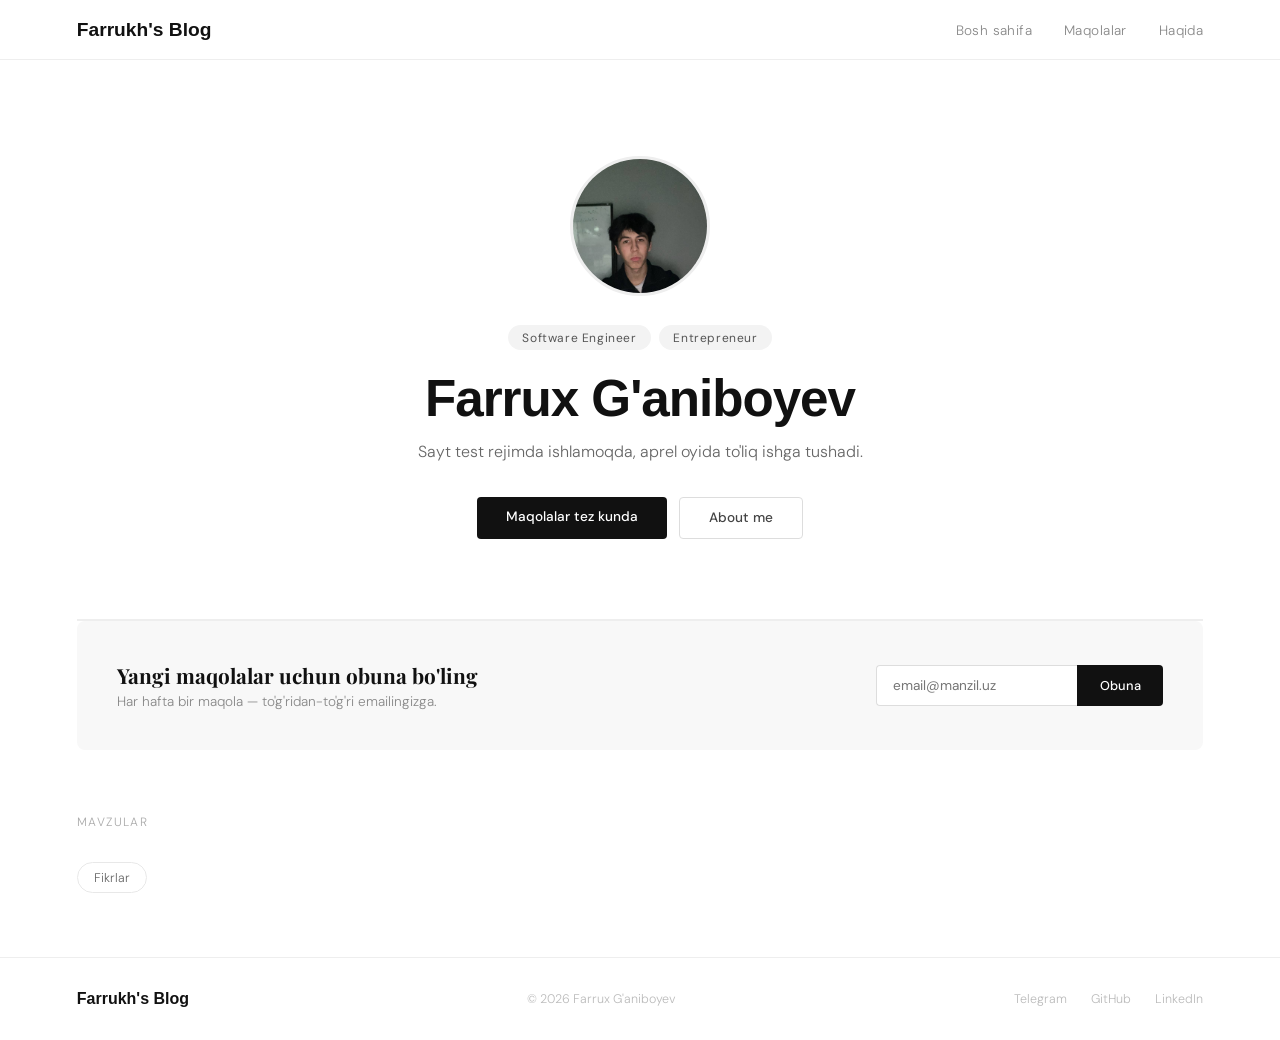
==== index.html @ 67fbcb8e "fix" ====
<!DOCTYPE html>
<html lang="uz">
<head>
  <meta charset="UTF-8"/>
  <meta name="viewport" content="width=device-width, initial-scale=1.0"/>
  <title>Farrux G'aniboyev — Blog</title>
  <link href="https://fonts.googleapis.com/css2?family=Playfair+Display:ital,wght@0,400;0,700;1,400&family=DM+Sans:wght@300;400;500&display=swap" rel="stylesheet"/>
  <style>
    *, *::before, *::after { box-sizing: border-box; margin: 0; padding: 0; }

    body {
      background: #fff;
      color: #111;
      font-family: 'DM Sans', sans-serif;
      font-weight: 300;
    }

    /* NAV */
    nav {
      display: flex;
      align-items: center;
      justify-content: space-between;
      padding: 0 6vw;
      height: 60px;
      border-bottom: 1px solid #eee;
      position: sticky;
      top: 0;
      background: #fff;
      z-index: 100;
    }

    .logo {
      font-family: 'sans-serif', sans-serif;
      font-size: 1.2rem;
      color: #111;
      text-decoration: none;
      font-weight: 600;
    }

    nav ul {
      list-style: none;
      display: flex;
      gap: 2rem;
    }

    nav ul a {
      text-decoration: none;
      color: #888;
      font-size: 0.85rem;
      letter-spacing: 0.03em;
      transition: color 0.2s;
    }

    nav ul a:hover { color: #111; }

    /* HERO */
    .hero {
      display: flex;
      flex-direction: column;
      align-items: center;
      text-align: center;
      padding: 6rem 6vw 5rem;
      animation: fadeUp 0.7s ease both;
    }

    /* AVATAR */
    .avatar-wrap {
      width: 140px;
      height: 140px;
      border-radius: 50%;
      overflow: hidden;
      margin-bottom: 1.8rem;
      border: 3px solid #eee;
      flex-shrink: 0;
    }

    .avatar-wrap img {
      width: 100%;
      height: 100%;
      object-fit: cover;
      object-position: center 18%;
    }

    .hero h1 {
      font-family: 'Playfair Display', serif;
      font-size: clamp(2rem, 5vw, 3.2rem);
      letter-spacing: -0.02em;
      line-height: 1.15;
      margin-bottom: 0.6rem;
    }

    .badge {
      display: inline-flex;
      gap: 0.5rem;
      margin-bottom: 1.2rem;
    }

    .badge span {
      background: #f3f3f3;
      color: #555;
      font-size: 0.75rem;
      padding: 0.3rem 0.9rem;
      border-radius: 999px;
      letter-spacing: 0.05em;
      font-weight: 400;
    }

    .hero p {
      color: #666;
      font-size: 1rem;
      max-width: 480px;
      line-height: 1.7;
      margin-bottom: 2rem;
    }

    .btn-group {
      display: flex;
      gap: 0.75rem;
      justify-content: center;
      flex-wrap: wrap;
    }

    .btn {
      text-decoration: none;
      padding: 0.7rem 1.8rem;
      font-size: 0.85rem;
      font-family: 'DM Sans', sans-serif;
      font-weight: 500;
      border-radius: 4px;
      transition: all 0.2s;
      display: inline-block;
    }

    .btn-dark {
      background: #111;
      color: #fff;
    }

    .btn-dark:hover { background: #333; }

    .btn-outline {
      border: 1px solid #ddd;
      color: #444;
      background: #fff;
    }

    .btn-outline:hover { border-color: #aaa; color: #111; }

    /* DIVIDER */
    .divider {
      border: none;
      border-top: 1px solid #eee;
      margin: 0 6vw;
    }

    /* POSTS SECTION */
    .posts-section {
      padding: 4rem 6vw;
      animation: fadeUp 0.7s 0.1s ease both;
    }

    .section-title {
      font-size: 0.75rem;
      text-transform: uppercase;
      letter-spacing: 0.12em;
      color: #aaa;
      margin-bottom: 2rem;
    }

    .posts-list {
      display: flex;
      flex-direction: column;
      gap: 0;
    }

    .post-item {
      display: flex;
      justify-content: space-between;
      align-items: center;
      padding: 1.3rem 0;
      border-bottom: 1px solid #f0f0f0;
      text-decoration: none;
      color: #111;
      gap: 1rem;
      transition: all 0.15s;
    }

    .post-item:first-child { border-top: 1px solid #f0f0f0; }

    .post-item:hover .post-title { color: #555; }

    .post-left { display: flex; flex-direction: column; gap: 0.3rem; }

    .post-cat {
      font-size: 0.72rem;
      text-transform: uppercase;
      letter-spacing: 0.08em;
      color: #bbb;
    }

    .post-title {
      font-family: 'Playfair Display', serif;
      font-size: 1.05rem;
      transition: color 0.2s;
    }

    .post-right {
      display: flex;
      align-items: center;
      gap: 1.5rem;
      flex-shrink: 0;
      color: #bbb;
      font-size: 0.78rem;
    }

    .arrow { font-size: 0.9rem; color: #ccc; }
    .post-item:hover .arrow { color: #888; }

    /* NEWSLETTER */
    .newsletter {
      margin: 0 6vw 4rem;
      padding: 2.5rem;
      background: #f8f8f8;
      border-radius: 8px;
      display: flex;
      align-items: center;
      justify-content: space-between;
      gap: 2rem;
      flex-wrap: wrap;
      animation: fadeUp 0.7s 0.2s ease both;
    }

    .newsletter h3 {
      font-family: 'Playfair Display', serif;
      font-size: 1.3rem;
      margin-bottom: 0.3rem;
    }

    .newsletter p { color: #888; font-size: 0.85rem; }

    .nl-form {
      display: flex;
      gap: 0;
      min-width: 280px;
    }

    .nl-form input {
      flex: 1;
      padding: 0.7rem 1rem;
      border: 1px solid #ddd;
      border-right: none;
      font-family: 'DM Sans', sans-serif;
      font-size: 0.85rem;
      outline: none;
      border-radius: 4px 0 0 4px;
      background: #fff;
    }

    .nl-form button {
      padding: 0.7rem 1.4rem;
      background: #111;
      color: #fff;
      border: none;
      font-family: 'DM Sans', sans-serif;
      font-size: 0.8rem;
      font-weight: 500;
      cursor: pointer;
      border-radius: 0 4px 4px 0;
      transition: background 0.2s;
    }

    .nl-form button:hover { background: #333; }

    /* TOPICS */
    .topics {
      padding: 0 6vw 4rem;
      animation: fadeUp 0.7s 0.25s ease both;
    }

    .topics-list {
      display: flex;
      flex-wrap: wrap;
      gap: 0.5rem;
      margin-top: 1.2rem;
    }

    .topic-tag {
      padding: 0.4rem 1rem;
      border: 1px solid #e8e8e8;
      border-radius: 999px;
      font-size: 0.78rem;
      color: #666;
      text-decoration: none;
      transition: all 0.2s;
    }

    .topic-tag:hover {
      border-color: #111;
      color: #111;
    }

    /* FOOTER */
    footer {
      border-top: 1px solid #eee;
      padding: 2rem 6vw;
      display: flex;
      justify-content: space-between;
      align-items: center;
      flex-wrap: wrap;
      gap: 1rem;
    }

    footer p { color: #bbb; font-size: 0.78rem; }

    .footer-links { display: flex; gap: 1.5rem; }

    .footer-links a {
      color: #bbb;
      text-decoration: none;
      font-size: 0.78rem;
      transition: color 0.2s;
    }

    .footer-links a:hover { color: #111; }

    @keyframes fadeUp {
      from { opacity: 0; transform: translateY(16px); }
      to   { opacity: 1; transform: translateY(0); }
    }

    @media (max-width: 600px) {
      .post-right .post-date { display: none; }
      .newsletter { padding: 2rem 1.5rem; }
      .nl-form { min-width: 100%; width: 100%; }
    }
  </style>
</head>
<body>

<nav>
  <a href="#" class="logo">Farrukh's Blog</a>
  <ul>
    <li><a href="#">Bosh sahifa</a></li>
    <li><a href="#">Maqolalar</a></li>
    <li><a href="#">Haqida</a></li>
  </ul>
</nav>

<!-- HERO -->
<section class="hero">
  <div class="avatar-wrap">
    <img src="[data-uri]" alt="Farrux G'aniboyev"/>
  </div>

  <div class="badge">
    <span>Software Engineer</span>
    <span>Entrepreneur</span>
  </div>

  <h1 style="font-family: sans-serif;">Farrux G'aniboyev</h1>

  <p>Sayt test rejimda ishlamoqda, aprel oyida to'liq ishga tushadi.</p>

  <div class="btn-group">
    <a href="#maqolalar" class="btn btn-dark">Maqolalar tez kunda</a>
    <a href="#" class="btn btn-outline">About me</a>
  </div>
</section>

<hr class="divider"/>

<!-- POSTS -->


<hr class="divider"/>

<!-- NEWSLETTER -->
<div class="newsletter">
  <div>
    <h3>Yangi maqolalar uchun obuna bo'ling</h3>
    <p>Har hafta bir maqola — to'g'ridan-to'g'ri emailingizga.</p>
  </div>
  <div class="nl-form">
    <input type="email" placeholder="email@manzil.uz"/>
    <button type="button">Obuna</button>
  </div>
</div>

<!-- TOPICS -->
<section class="topics">
  <div class="section-title">Mavzular</div>
  <div class="topics-list">
    <a href="#" class="topic-tag">Fikrlar</a>

  </div>
</section>

<footer>
  <a href="#" style="font-family:'sans-serif', sans-serif; font-size:1rem; color:#111; text-decoration:none; font-weight: 600;">Farrukh's Blog</a>
  <p>© 2026 Farrux G'aniboyev</p>
  <div class="footer-links">
    <a href="#">Telegram</a>
    <a href="#">GitHub</a>
    <a href="#">LinkedIn</a>
  </div>
</footer>

</body>
</html>
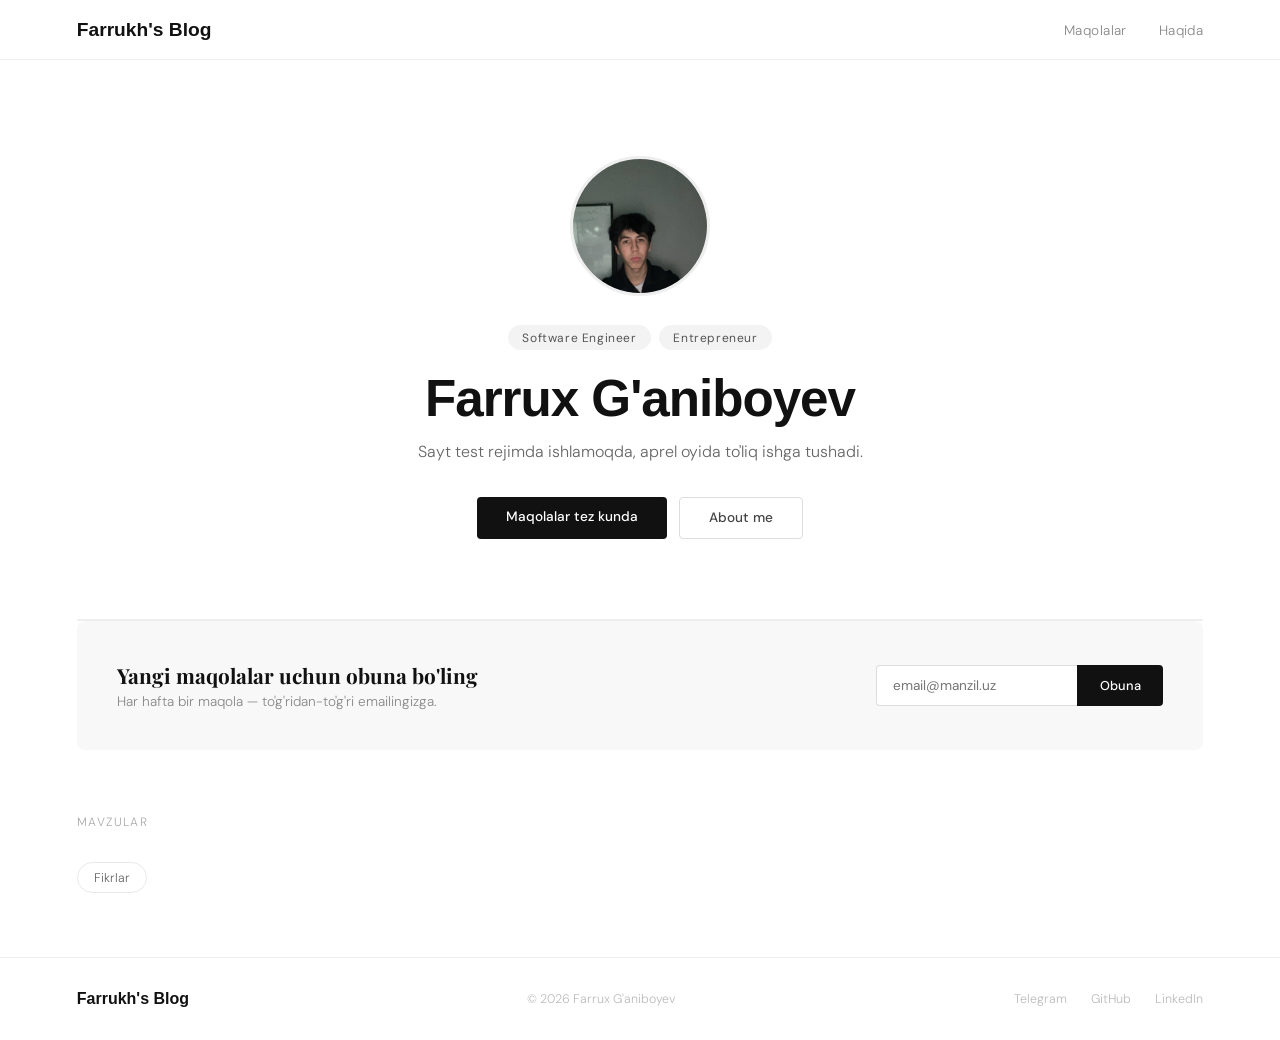
==== commit 83881c0b: "removed home page" ====
--- a/index.html
+++ b/index.html
@@ -340,7 +340,7 @@
 <nav>
   <a href="#" class="logo">Farrukh's Blog</a>
   <ul>
-    <li><a href="#">Bosh sahifa</a></li>
+
     <li><a href="#">Maqolalar</a></li>
     <li><a href="#">Haqida</a></li>
   </ul>
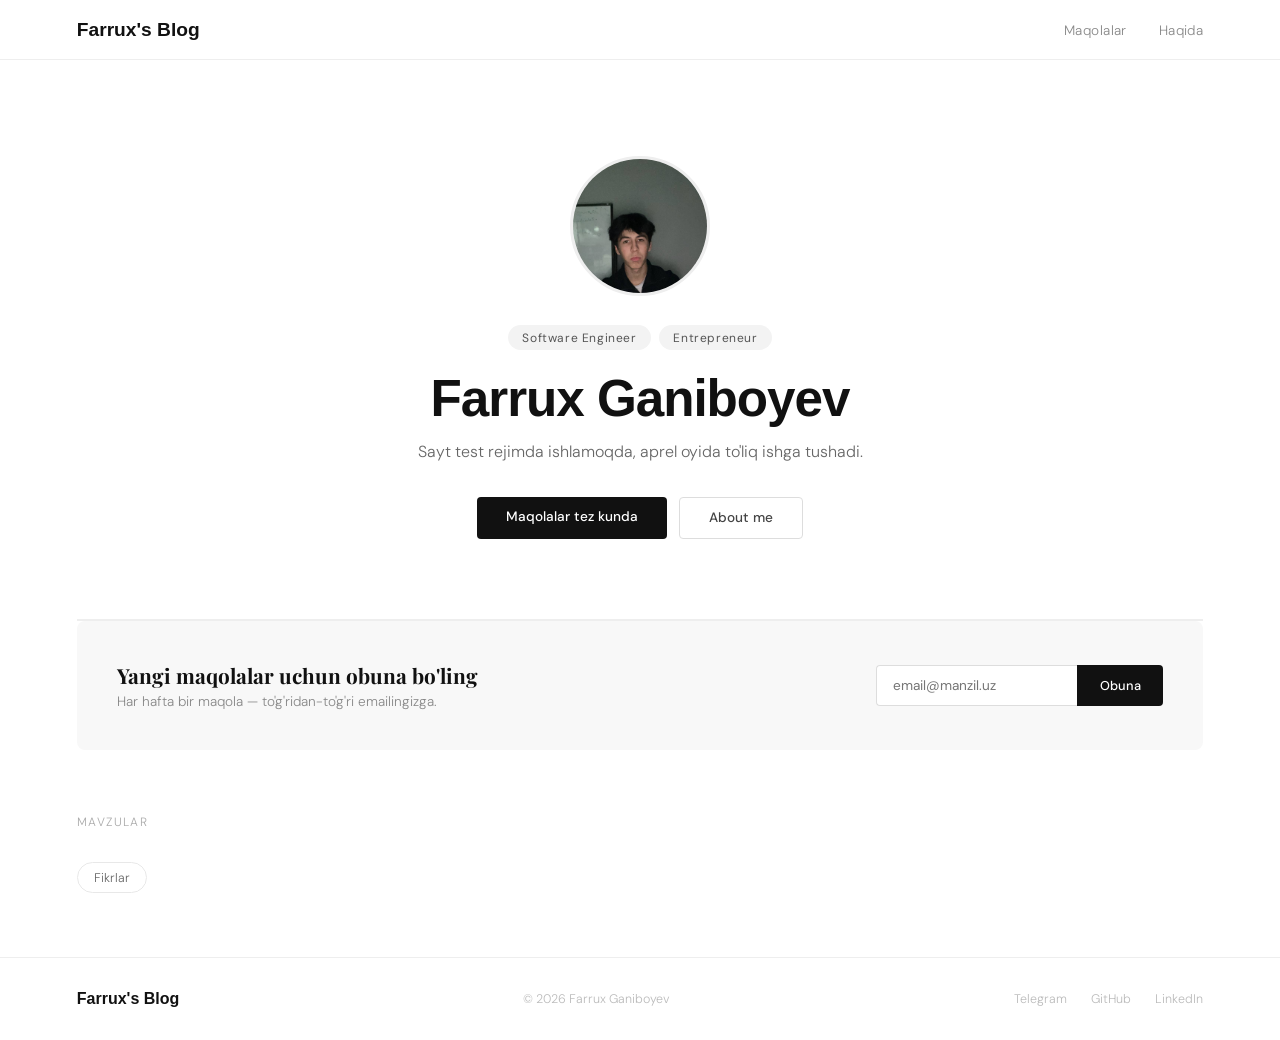
==== commit ce9006e1: "I changed my name from Farrukh to Farrux" ====
--- a/index.html
+++ b/index.html
@@ -338,7 +338,7 @@
 <body>
 
 <nav>
-  <a href="#" class="logo">Farrukh's Blog</a>
+  <a href="#" class="logo">Farrux's Blog</a>
   <ul>
 
     <li><a href="#">Maqolalar</a></li>
@@ -357,7 +357,7 @@
     <span>Entrepreneur</span>
   </div>
 
-  <h1 style="font-family: sans-serif;">Farrux G'aniboyev</h1>
+  <h1 style="font-family: sans-serif;">Farrux Ganiboyev</h1>
 
   <p>Sayt test rejimda ishlamoqda, aprel oyida to'liq ishga tushadi.</p>
 
@@ -396,8 +396,8 @@
 </section>
 
 <footer>
-  <a href="#" style="font-family:'sans-serif', sans-serif; font-size:1rem; color:#111; text-decoration:none; font-weight: 600;">Farrukh's Blog</a>
-  <p>© 2026 Farrux G'aniboyev</p>
+  <a href="#" style="font-family:'sans-serif', sans-serif; font-size:1rem; color:#111; text-decoration:none; font-weight: 600;">Farrux's Blog</a>
+  <p>© 2026 Farrux Ganiboyev</p>
   <div class="footer-links">
     <a href="#">Telegram</a>
     <a href="#">GitHub</a>
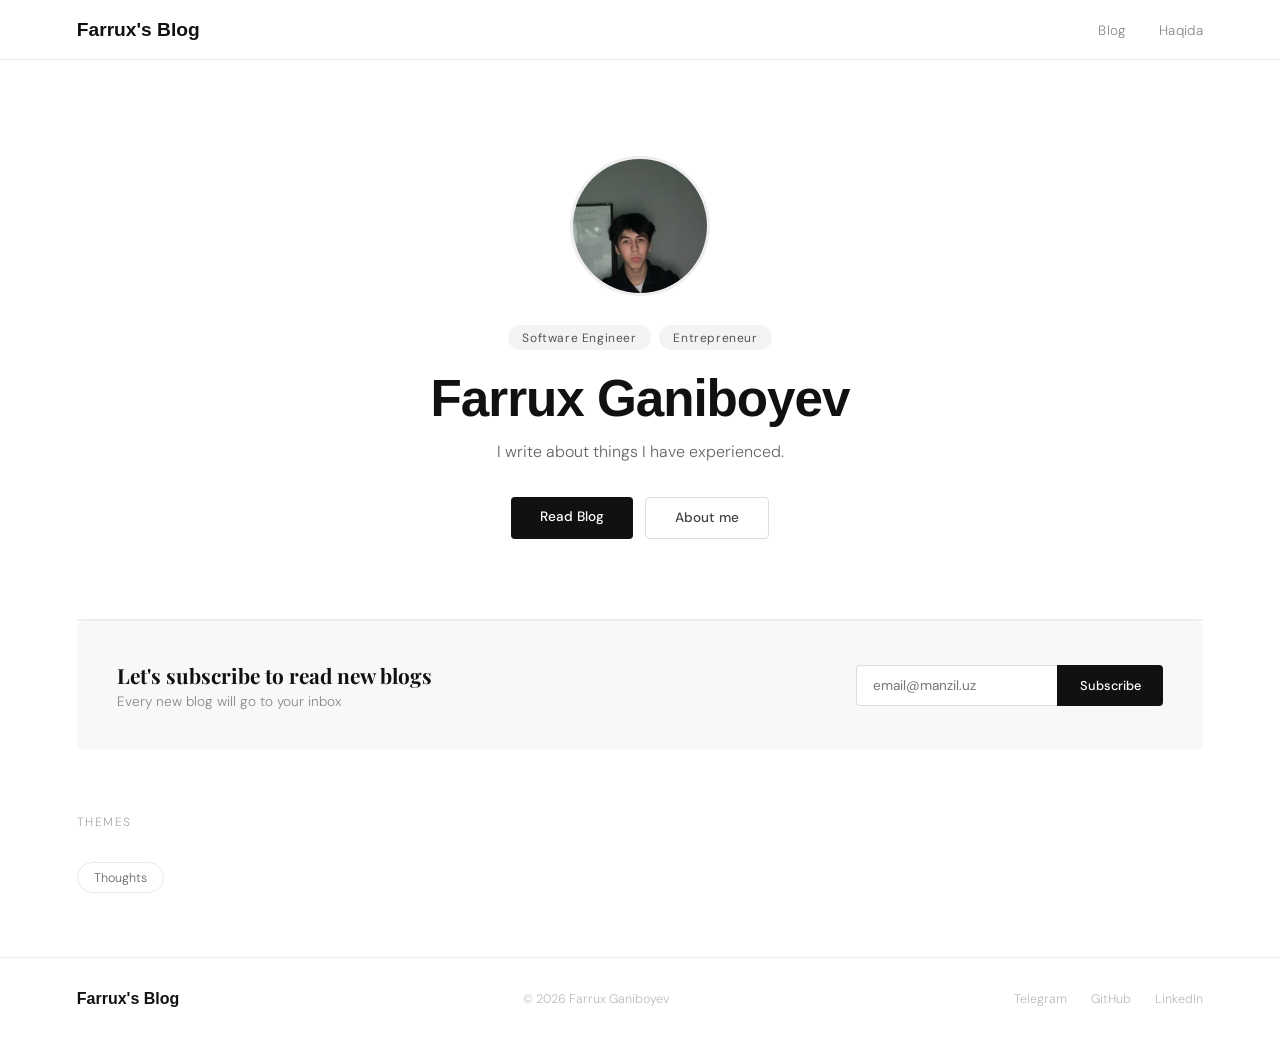
==== commit fa0ea8d8: "New things added and changed the language from uzbek to engilish" ====
--- a/index.html
+++ b/index.html
@@ -4,336 +4,8 @@
   <meta charset="UTF-8"/>
   <meta name="viewport" content="width=device-width, initial-scale=1.0"/>
   <title>Farrux G'aniboyev — Blog</title>
+  <link rel="stylesheet" href="./style/homePage.css"/>
   <link href="https://fonts.googleapis.com/css2?family=Playfair+Display:ital,wght@0,400;0,700;1,400&family=DM+Sans:wght@300;400;500&display=swap" rel="stylesheet"/>
-  <style>
-    *, *::before, *::after { box-sizing: border-box; margin: 0; padding: 0; }
-
-    body {
-      background: #fff;
-      color: #111;
-      font-family: 'DM Sans', sans-serif;
-      font-weight: 300;
-    }
-
-    /* NAV */
-    nav {
-      display: flex;
-      align-items: center;
-      justify-content: space-between;
-      padding: 0 6vw;
-      height: 60px;
-      border-bottom: 1px solid #eee;
-      position: sticky;
-      top: 0;
-      background: #fff;
-      z-index: 100;
-    }
-
-    .logo {
-      font-family: 'sans-serif', sans-serif;
-      font-size: 1.2rem;
-      color: #111;
-      text-decoration: none;
-      font-weight: 600;
-    }
-
-    nav ul {
-      list-style: none;
-      display: flex;
-      gap: 2rem;
-    }
-
-    nav ul a {
-      text-decoration: none;
-      color: #888;
-      font-size: 0.85rem;
-      letter-spacing: 0.03em;
-      transition: color 0.2s;
-    }
-
-    nav ul a:hover { color: #111; }
-
-    /* HERO */
-    .hero {
-      display: flex;
-      flex-direction: column;
-      align-items: center;
-      text-align: center;
-      padding: 6rem 6vw 5rem;
-      animation: fadeUp 0.7s ease both;
-    }
-
-    /* AVATAR */
-    .avatar-wrap {
-      width: 140px;
-      height: 140px;
-      border-radius: 50%;
-      overflow: hidden;
-      margin-bottom: 1.8rem;
-      border: 3px solid #eee;
-      flex-shrink: 0;
-    }
-
-    .avatar-wrap img {
-      width: 100%;
-      height: 100%;
-      object-fit: cover;
-      object-position: center 18%;
-    }
-
-    .hero h1 {
-      font-family: 'Playfair Display', serif;
-      font-size: clamp(2rem, 5vw, 3.2rem);
-      letter-spacing: -0.02em;
-      line-height: 1.15;
-      margin-bottom: 0.6rem;
-    }
-
-    .badge {
-      display: inline-flex;
-      gap: 0.5rem;
-      margin-bottom: 1.2rem;
-    }
-
-    .badge span {
-      background: #f3f3f3;
-      color: #555;
-      font-size: 0.75rem;
-      padding: 0.3rem 0.9rem;
-      border-radius: 999px;
-      letter-spacing: 0.05em;
-      font-weight: 400;
-    }
-
-    .hero p {
-      color: #666;
-      font-size: 1rem;
-      max-width: 480px;
-      line-height: 1.7;
-      margin-bottom: 2rem;
-    }
-
-    .btn-group {
-      display: flex;
-      gap: 0.75rem;
-      justify-content: center;
-      flex-wrap: wrap;
-    }
-
-    .btn {
-      text-decoration: none;
-      padding: 0.7rem 1.8rem;
-      font-size: 0.85rem;
-      font-family: 'DM Sans', sans-serif;
-      font-weight: 500;
-      border-radius: 4px;
-      transition: all 0.2s;
-      display: inline-block;
-    }
-
-    .btn-dark {
-      background: #111;
-      color: #fff;
-    }
-
-    .btn-dark:hover { background: #333; }
-
-    .btn-outline {
-      border: 1px solid #ddd;
-      color: #444;
-      background: #fff;
-    }
-
-    .btn-outline:hover { border-color: #aaa; color: #111; }
-
-    /* DIVIDER */
-    .divider {
-      border: none;
-      border-top: 1px solid #eee;
-      margin: 0 6vw;
-    }
-
-    /* POSTS SECTION */
-    .posts-section {
-      padding: 4rem 6vw;
-      animation: fadeUp 0.7s 0.1s ease both;
-    }
-
-    .section-title {
-      font-size: 0.75rem;
-      text-transform: uppercase;
-      letter-spacing: 0.12em;
-      color: #aaa;
-      margin-bottom: 2rem;
-    }
-
-    .posts-list {
-      display: flex;
-      flex-direction: column;
-      gap: 0;
-    }
-
-    .post-item {
-      display: flex;
-      justify-content: space-between;
-      align-items: center;
-      padding: 1.3rem 0;
-      border-bottom: 1px solid #f0f0f0;
-      text-decoration: none;
-      color: #111;
-      gap: 1rem;
-      transition: all 0.15s;
-    }
-
-    .post-item:first-child { border-top: 1px solid #f0f0f0; }
-
-    .post-item:hover .post-title { color: #555; }
-
-    .post-left { display: flex; flex-direction: column; gap: 0.3rem; }
-
-    .post-cat {
-      font-size: 0.72rem;
-      text-transform: uppercase;
-      letter-spacing: 0.08em;
-      color: #bbb;
-    }
-
-    .post-title {
-      font-family: 'Playfair Display', serif;
-      font-size: 1.05rem;
-      transition: color 0.2s;
-    }
-
-    .post-right {
-      display: flex;
-      align-items: center;
-      gap: 1.5rem;
-      flex-shrink: 0;
-      color: #bbb;
-      font-size: 0.78rem;
-    }
-
-    .arrow { font-size: 0.9rem; color: #ccc; }
-    .post-item:hover .arrow { color: #888; }
-
-    /* NEWSLETTER */
-    .newsletter {
-      margin: 0 6vw 4rem;
-      padding: 2.5rem;
-      background: #f8f8f8;
-      border-radius: 8px;
-      display: flex;
-      align-items: center;
-      justify-content: space-between;
-      gap: 2rem;
-      flex-wrap: wrap;
-      animation: fadeUp 0.7s 0.2s ease both;
-    }
-
-    .newsletter h3 {
-      font-family: 'Playfair Display', serif;
-      font-size: 1.3rem;
-      margin-bottom: 0.3rem;
-    }
-
-    .newsletter p { color: #888; font-size: 0.85rem; }
-
-    .nl-form {
-      display: flex;
-      gap: 0;
-      min-width: 280px;
-    }
-
-    .nl-form input {
-      flex: 1;
-      padding: 0.7rem 1rem;
-      border: 1px solid #ddd;
-      border-right: none;
-      font-family: 'DM Sans', sans-serif;
-      font-size: 0.85rem;
-      outline: none;
-      border-radius: 4px 0 0 4px;
-      background: #fff;
-    }
-
-    .nl-form button {
-      padding: 0.7rem 1.4rem;
-      background: #111;
-      color: #fff;
-      border: none;
-      font-family: 'DM Sans', sans-serif;
-      font-size: 0.8rem;
-      font-weight: 500;
-      cursor: pointer;
-      border-radius: 0 4px 4px 0;
-      transition: background 0.2s;
-    }
-
-    .nl-form button:hover { background: #333; }
-
-    /* TOPICS */
-    .topics {
-      padding: 0 6vw 4rem;
-      animation: fadeUp 0.7s 0.25s ease both;
-    }
-
-    .topics-list {
-      display: flex;
-      flex-wrap: wrap;
-      gap: 0.5rem;
-      margin-top: 1.2rem;
-    }
-
-    .topic-tag {
-      padding: 0.4rem 1rem;
-      border: 1px solid #e8e8e8;
-      border-radius: 999px;
-      font-size: 0.78rem;
-      color: #666;
-      text-decoration: none;
-      transition: all 0.2s;
-    }
-
-    .topic-tag:hover {
-      border-color: #111;
-      color: #111;
-    }
-
-    /* FOOTER */
-    footer {
-      border-top: 1px solid #eee;
-      padding: 2rem 6vw;
-      display: flex;
-      justify-content: space-between;
-      align-items: center;
-      flex-wrap: wrap;
-      gap: 1rem;
-    }
-
-    footer p { color: #bbb; font-size: 0.78rem; }
-
-    .footer-links { display: flex; gap: 1.5rem; }
-
-    .footer-links a {
-      color: #bbb;
-      text-decoration: none;
-      font-size: 0.78rem;
-      transition: color 0.2s;
-    }
-
-    .footer-links a:hover { color: #111; }
-
-    @keyframes fadeUp {
-      from { opacity: 0; transform: translateY(16px); }
-      to   { opacity: 1; transform: translateY(0); }
-    }
-
-    @media (max-width: 600px) {
-      .post-right .post-date { display: none; }
-      .newsletter { padding: 2rem 1.5rem; }
-      .nl-form { min-width: 100%; width: 100%; }
-    }
-  </style>
 </head>
 <body>
 
@@ -341,7 +13,7 @@
   <a href="#" class="logo">Farrux's Blog</a>
   <ul>
 
-    <li><a href="#">Maqolalar</a></li>
+    <li><a href="#">Blog</a></li>
     <li><a href="#">Haqida</a></li>
   </ul>
 </nav>
@@ -359,10 +31,10 @@
 
   <h1 style="font-family: sans-serif;">Farrux Ganiboyev</h1>
 
-  <p>Sayt test rejimda ishlamoqda, aprel oyida to'liq ishga tushadi.</p>
+  <p>I write about things I have experienced.</p>
 
   <div class="btn-group">
-    <a href="#maqolalar" class="btn btn-dark">Maqolalar tez kunda</a>
+    <a href="#maqolalar" class="btn btn-dark">Read Blog</a>
     <a href="#" class="btn btn-outline">About me</a>
   </div>
 </section>
@@ -377,20 +49,20 @@
 <!-- NEWSLETTER -->
 <div class="newsletter">
   <div>
-    <h3>Yangi maqolalar uchun obuna bo'ling</h3>
-    <p>Har hafta bir maqola — to'g'ridan-to'g'ri emailingizga.</p>
+    <h3>Let's subscribe to read new blogs</h3>
+    <p>Every new blog will go to your inbox</p>
   </div>
   <div class="nl-form">
     <input type="email" placeholder="email@manzil.uz"/>
-    <button type="button">Obuna</button>
+    <button type="button">Subscribe</button>
   </div>
 </div>
 
 <!-- TOPICS -->
 <section class="topics">
-  <div class="section-title">Mavzular</div>
+  <div class="section-title">Themes</div>
   <div class="topics-list">
-    <a href="#" class="topic-tag">Fikrlar</a>
+    <a href="#" class="topic-tag">Thoughts</a>
 
   </div>
 </section>
@@ -399,9 +71,9 @@
   <a href="#" style="font-family:'sans-serif', sans-serif; font-size:1rem; color:#111; text-decoration:none; font-weight: 600;">Farrux's Blog</a>
   <p>© 2026 Farrux Ganiboyev</p>
   <div class="footer-links">
-    <a href="#">Telegram</a>
-    <a href="#">GitHub</a>
-    <a href="#">LinkedIn</a>
+    <a href="https://t.me/farruxecho" target="_blank">Telegram</a>
+    <a href="https://github.com/farrukhechos" target="_blank">GitHub</a>
+    <a href="https://www.linkedin.com/in/farrux-ganiboyev-a51789399/" target="_blank">LinkedIn</a>
   </div>
 </footer>
 
--- a/style/homePage.css
+++ b/style/homePage.css
@@ -0,0 +1,328 @@
+
+*, *::before, *::after { box-sizing: border-box; margin: 0; padding: 0; }
+
+body {
+    background: #fff;
+    color: #111;
+    font-family: 'DM Sans', sans-serif;
+    font-weight: 300;
+}
+
+/* NAV */
+nav {
+    display: flex;
+    align-items: center;
+    justify-content: space-between;
+    padding: 0 6vw;
+    height: 60px;
+    border-bottom: 1px solid #eee;
+    position: sticky;
+    top: 0;
+    background: #fff;
+    z-index: 100;
+}
+
+.logo {
+    font-family: 'sans-serif', sans-serif;
+    font-size: 1.2rem;
+    color: #111;
+    text-decoration: none;
+    font-weight: 600;
+}
+
+nav ul {
+    list-style: none;
+    display: flex;
+    gap: 2rem;
+}
+
+nav ul a {
+    text-decoration: none;
+    color: #888;
+    font-size: 0.85rem;
+    letter-spacing: 0.03em;
+    transition: color 0.2s;
+}
+
+nav ul a:hover { color: #111; }
+
+/* HERO */
+.hero {
+    display: flex;
+    flex-direction: column;
+    align-items: center;
+    text-align: center;
+    padding: 6rem 6vw 5rem;
+    animation: fadeUp 0.7s ease both;
+}
+
+/* AVATAR */
+.avatar-wrap {
+    width: 140px;
+    height: 140px;
+    border-radius: 50%;
+    overflow: hidden;
+    margin-bottom: 1.8rem;
+    border: 3px solid #eee;
+    flex-shrink: 0;
+}
+
+.avatar-wrap img {
+    width: 100%;
+    height: 100%;
+    object-fit: cover;
+    object-position: center 18%;
+}
+
+.hero h1 {
+    font-family: 'Playfair Display', serif;
+    font-size: clamp(2rem, 5vw, 3.2rem);
+    letter-spacing: -0.02em;
+    line-height: 1.15;
+    margin-bottom: 0.6rem;
+}
+
+.badge {
+    display: inline-flex;
+    gap: 0.5rem;
+    margin-bottom: 1.2rem;
+}
+
+.badge span {
+    background: #f3f3f3;
+    color: #555;
+    font-size: 0.75rem;
+    padding: 0.3rem 0.9rem;
+    border-radius: 999px;
+    letter-spacing: 0.05em;
+    font-weight: 400;
+}
+
+.hero p {
+    color: #666;
+    font-size: 1rem;
+    max-width: 480px;
+    line-height: 1.7;
+    margin-bottom: 2rem;
+}
+
+.btn-group {
+    display: flex;
+    gap: 0.75rem;
+    justify-content: center;
+    flex-wrap: wrap;
+}
+
+.btn {
+    text-decoration: none;
+    padding: 0.7rem 1.8rem;
+    font-size: 0.85rem;
+    font-family: 'DM Sans', sans-serif;
+    font-weight: 500;
+    border-radius: 4px;
+    transition: all 0.2s;
+    display: inline-block;
+}
+
+.btn-dark {
+    background: #111;
+    color: #fff;
+}
+
+.btn-dark:hover { background: #333; }
+
+.btn-outline {
+    border: 1px solid #ddd;
+    color: #444;
+    background: #fff;
+}
+
+.btn-outline:hover { border-color: #aaa; color: #111; }
+
+/* DIVIDER */
+.divider {
+    border: none;
+    border-top: 1px solid #eee;
+    margin: 0 6vw;
+}
+
+/* POSTS SECTION */
+.posts-section {
+    padding: 4rem 6vw;
+    animation: fadeUp 0.7s 0.1s ease both;
+}
+
+.section-title {
+    font-size: 0.75rem;
+    text-transform: uppercase;
+    letter-spacing: 0.12em;
+    color: #aaa;
+    margin-bottom: 2rem;
+}
+
+.posts-list {
+    display: flex;
+    flex-direction: column;
+    gap: 0;
+}
+
+.post-item {
+    display: flex;
+    justify-content: space-between;
+    align-items: center;
+    padding: 1.3rem 0;
+    border-bottom: 1px solid #f0f0f0;
+    text-decoration: none;
+    color: #111;
+    gap: 1rem;
+    transition: all 0.15s;
+}
+
+.post-item:first-child { border-top: 1px solid #f0f0f0; }
+
+.post-item:hover .post-title { color: #555; }
+
+.post-left { display: flex; flex-direction: column; gap: 0.3rem; }
+
+.post-cat {
+    font-size: 0.72rem;
+    text-transform: uppercase;
+    letter-spacing: 0.08em;
+    color: #bbb;
+}
+
+.post-title {
+    font-family: 'Playfair Display', serif;
+    font-size: 1.05rem;
+    transition: color 0.2s;
+}
+
+.post-right {
+    display: flex;
+    align-items: center;
+    gap: 1.5rem;
+    flex-shrink: 0;
+    color: #bbb;
+    font-size: 0.78rem;
+}
+
+.arrow { font-size: 0.9rem; color: #ccc; }
+.post-item:hover .arrow { color: #888; }
+
+/* NEWSLETTER */
+.newsletter {
+    margin: 0 6vw 4rem;
+    padding: 2.5rem;
+    background: #f8f8f8;
+    border-radius: 8px;
+    display: flex;
+    align-items: center;
+    justify-content: space-between;
+    gap: 2rem;
+    flex-wrap: wrap;
+    animation: fadeUp 0.7s 0.2s ease both;
+}
+
+.newsletter h3 {
+    font-family: 'Playfair Display', serif;
+    font-size: 1.3rem;
+    margin-bottom: 0.3rem;
+}
+
+.newsletter p { color: #888; font-size: 0.85rem; }
+
+.nl-form {
+    display: flex;
+    gap: 0;
+    min-width: 280px;
+}
+
+.nl-form input {
+    flex: 1;
+    padding: 0.7rem 1rem;
+    border: 1px solid #ddd;
+    border-right: none;
+    font-family: 'DM Sans', sans-serif;
+    font-size: 0.85rem;
+    outline: none;
+    border-radius: 4px 0 0 4px;
+    background: #fff;
+}
+
+.nl-form button {
+    padding: 0.7rem 1.4rem;
+    background: #111;
+    color: #fff;
+    border: none;
+    font-family: 'DM Sans', sans-serif;
+    font-size: 0.8rem;
+    font-weight: 500;
+    cursor: pointer;
+    border-radius: 0 4px 4px 0;
+    transition: background 0.2s;
+}
+
+.nl-form button:hover { background: #333; }
+
+/* TOPICS */
+.topics {
+    padding: 0 6vw 4rem;
+    animation: fadeUp 0.7s 0.25s ease both;
+}
+
+.topics-list {
+    display: flex;
+    flex-wrap: wrap;
+    gap: 0.5rem;
+    margin-top: 1.2rem;
+}
+
+.topic-tag {
+    padding: 0.4rem 1rem;
+    border: 1px solid #e8e8e8;
+    border-radius: 999px;
+    font-size: 0.78rem;
+    color: #666;
+    text-decoration: none;
+    transition: all 0.2s;
+}
+
+.topic-tag:hover {
+    border-color: #111;
+    color: #111;
+}
+
+/* FOOTER */
+footer {
+    border-top: 1px solid #eee;
+    padding: 2rem 6vw;
+    display: flex;
+    justify-content: space-between;
+    align-items: center;
+    flex-wrap: wrap;
+    gap: 1rem;
+}
+
+footer p { color: #bbb; font-size: 0.78rem; }
+
+.footer-links { display: flex; gap: 1.5rem; }
+
+.footer-links a {
+    color: #bbb;
+    text-decoration: none;
+    font-size: 0.78rem;
+    transition: color 0.2s;
+}
+
+.footer-links a:hover { color: #111; }
+
+@keyframes fadeUp {
+    from { opacity: 0; transform: translateY(16px); }
+    to   { opacity: 1; transform: translateY(0); }
+}
+
+@media (max-width: 600px) {
+    .post-right .post-date { display: none; }
+    .newsletter { padding: 2rem 1.5rem; }
+    .nl-form { min-width: 100%; width: 100%; }
+}
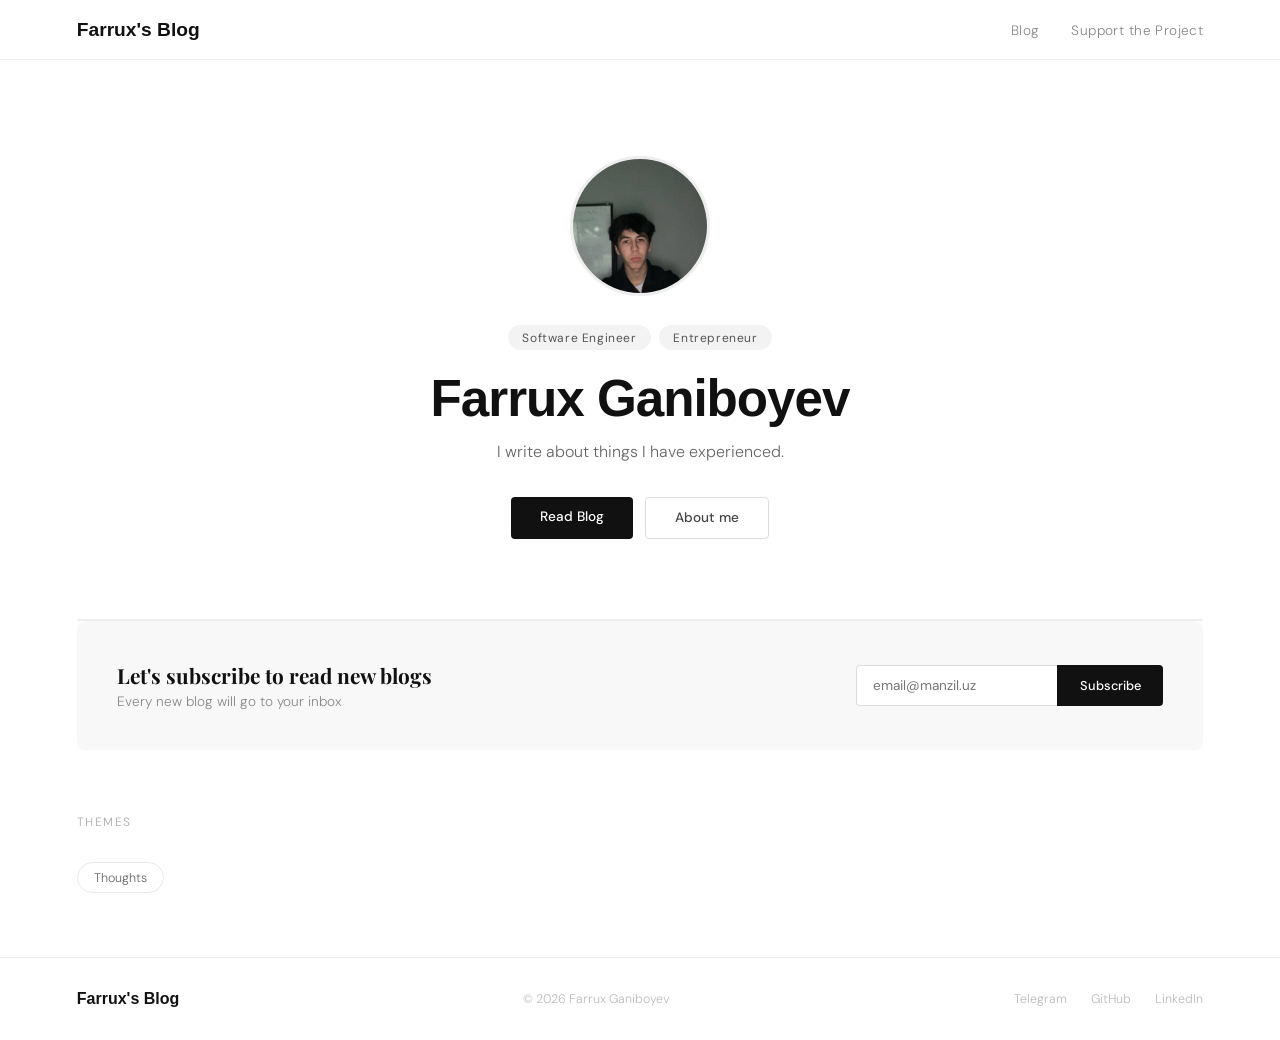
==== commit 77b2c8fc: "I changed about page to support page" ====
--- a/index.html
+++ b/index.html
@@ -13,8 +13,8 @@
   <a href="#" class="logo">Farrux's Blog</a>
   <ul>
 
-    <li><a href="#">Blog</a></li>
-    <li><a href="#">Haqida</a></li>
+    <li><a href="./pages/blogs.html">Blog</a></li>
+    <li><a href="./pages/support.html">Support the Project</a></li>
   </ul>
 </nav>
 
@@ -34,8 +34,8 @@
   <p>I write about things I have experienced.</p>
 
   <div class="btn-group">
-    <a href="#maqolalar" class="btn btn-dark">Read Blog</a>
-    <a href="#" class="btn btn-outline">About me</a>
+    <a href="./pages/blogs.html" class="btn btn-dark">Read Blog</a>
+    <a href="./pages/about.html" class="btn btn-outline">About me</a>
   </div>
 </section>
 
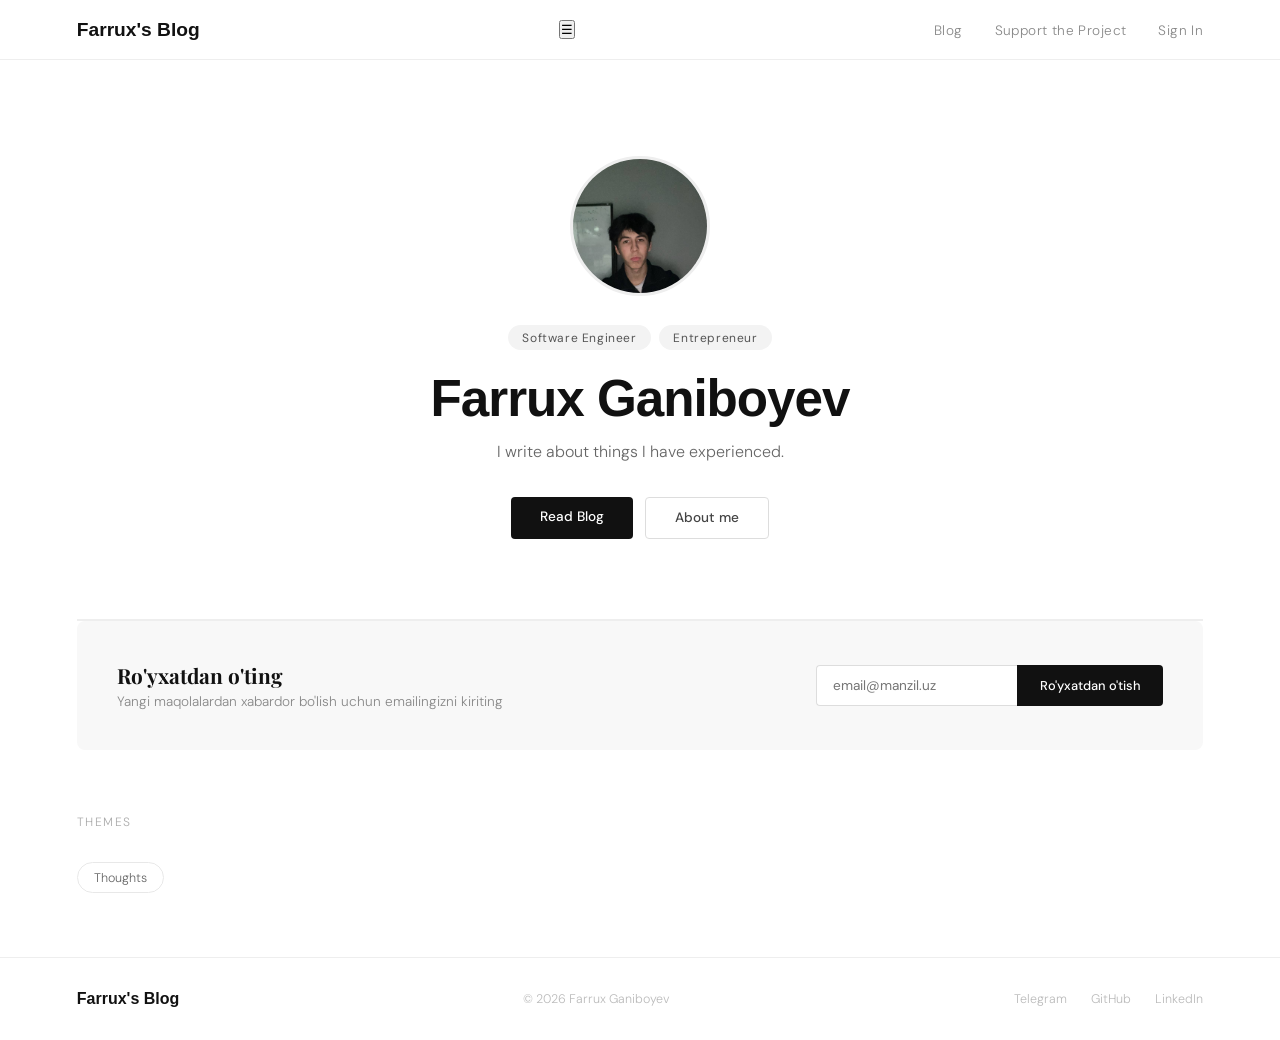
==== commit 0cc164cb: "I added new pages and finishe html css design, and then i have to add js and backend system and data" ====
--- a/index.html
+++ b/index.html
@@ -11,12 +11,28 @@
 
 <nav>
   <a href="#" class="logo">Farrux's Blog</a>
-  <ul>
-
+  <button class="menu-toggle" id="menuToggle">☰</button>
+  <ul id="navMenu">
     <li><a href="./pages/blogs.html">Blog</a></li>
     <li><a href="./pages/support.html">Support the Project</a></li>
+    <li><a href="./pages/signup.html">Sign In</a></li>
   </ul>
 </nav>
+
+<script>
+  const menuToggle = document.getElementById('menuToggle');
+  const navMenu = document.getElementById('navMenu');
+  
+  menuToggle.addEventListener('click', () => {
+    navMenu.classList.toggle('active');
+  });
+  
+  document.querySelectorAll('#navMenu a').forEach(link => {
+    link.addEventListener('click', () => {
+      navMenu.classList.remove('active');
+    });
+  });
+</script>
 
 <!-- HERO -->
 <section class="hero">
@@ -49,12 +65,12 @@
 <!-- NEWSLETTER -->
 <div class="newsletter">
   <div>
-    <h3>Let's subscribe to read new blogs</h3>
-    <p>Every new blog will go to your inbox</p>
+    <h3>Ro'yxatdan o'ting</h3>
+    <p>Yangi maqolalardan xabardor bo'lish uchun emailingizni kiriting</p>
   </div>
   <div class="nl-form">
     <input type="email" placeholder="email@manzil.uz"/>
-    <button type="button">Subscribe</button>
+    <button type="button">Ro'yxatdan o'tish</button>
   </div>
 </div>
 
